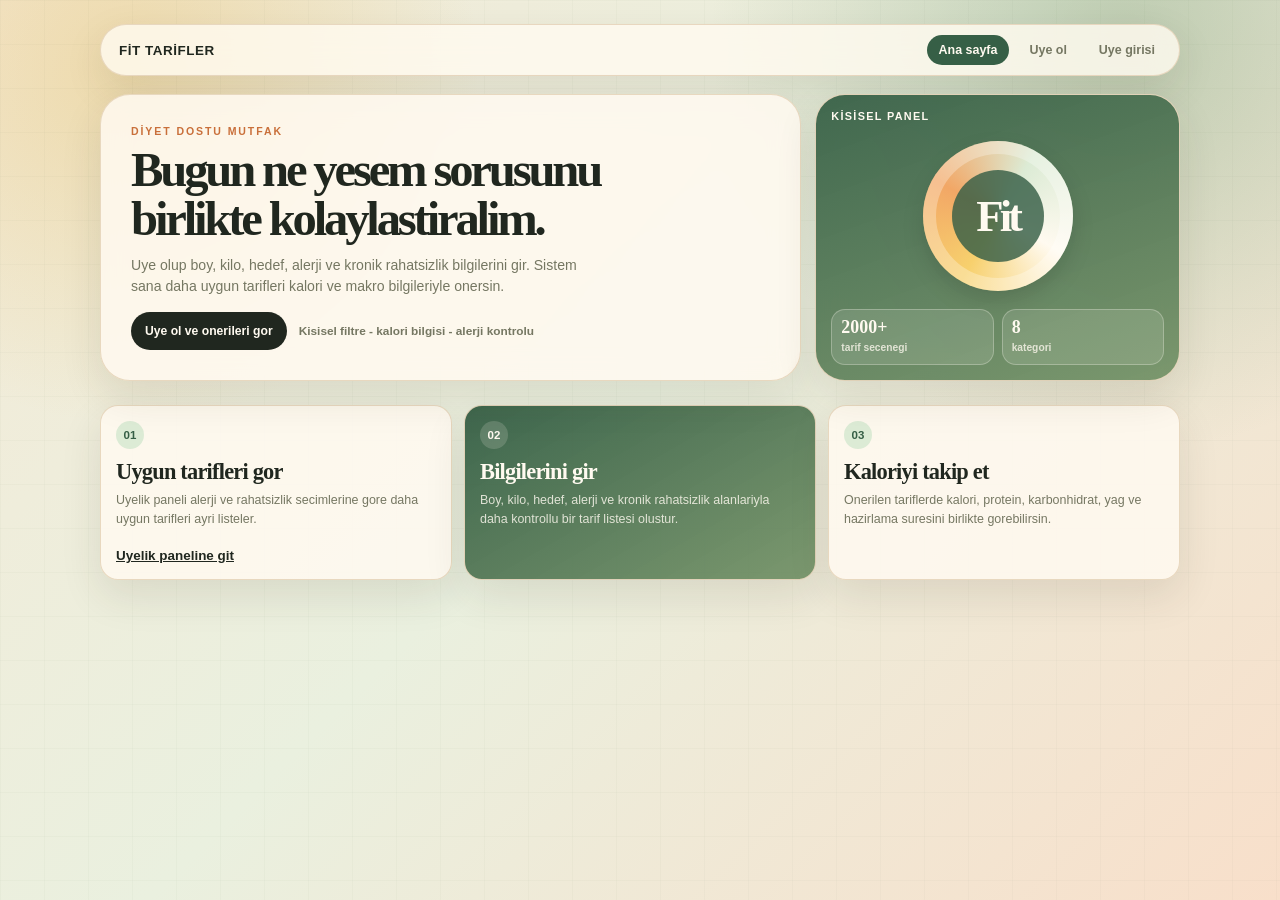
==== index.html @ af63f830 "Initial diet recipe app" ====
﻿<!doctype html>
<html lang="tr">
  <head>
    <meta charset="UTF-8" />
    <meta name="viewport" content="width=device-width, initial-scale=1.0" />
    <title>Fit Tarifler | Ana Sayfa</title>
    <link rel="stylesheet" href="styles.css" />
  </head>
  <body>
    <main class="app-shell">
      <nav class="site-nav" aria-label="Site menusu">
        <a class="brand" href="index.html">Fit Tarifler</a>
        <div class="nav-links">
          <a class="active" href="index.html">Ana sayfa</a>
          <a href="uyelik.html">Uye ol</a>
          <a href="giris.html">Uye girisi</a>
        </div>
      </nav>

      <section class="hero home-hero">
        <div class="hero-copy">
          <p class="eyebrow">Diyet dostu mutfak</p>
          <h1>Bugun ne yesem sorusunu birlikte kolaylastiralim.</h1>
          <p class="hero-text">
            Uye olup boy, kilo, hedef, alerji ve kronik rahatsizlik bilgilerini gir. Sistem sana daha uygun tarifleri kalori ve makro bilgileriyle onersin.
          </p>
          <div class="hero-actions">
            <a class="primary-link" href="uyelik.html">Uye ol ve onerileri gor</a>
            <span class="soft-note">Kisisel filtre - kalori bilgisi - alerji kontrolu</span>
          </div>
        </div>

        <div class="hero-panel" aria-label="Gunluk oneriler">
          <p class="panel-kicker">Kisisel panel</p>
          <div class="plate-visual">
            <span class="plate-ring"></span>
            <span class="plate-core">Fit</span>
          </div>
          <div class="mini-stats">
            <div><strong>2000+</strong><span>tarif secenegi</span></div>
            <div><strong>8</strong><span>kategori</span></div>
          </div>
        </div>
      </section>

      <section class="home-grid" aria-label="Site ozellikleri">
        <article class="home-card">
          <span>01</span>
          <h2>Uygun tarifleri gor</h2>
          <p>Uyelik paneli alerji ve rahatsizlik secimlerine gore daha uygun tarifleri ayri listeler.</p>
          <a class="text-link" href="uyelik.html">Uyelik paneline git</a>
        </article>
        <article class="home-card featured">
          <span>02</span>
          <h2>Bilgilerini gir</h2>
          <p>Boy, kilo, hedef, alerji ve kronik rahatsizlik alanlariyla daha kontrollu bir tarif listesi olustur.</p>
        </article>
        <article class="home-card">
          <span>03</span>
          <h2>Kaloriyi takip et</h2>
          <p>Onerilen tariflerde kalori, protein, karbonhidrat, yag ve hazirlama suresini birlikte gorebilirsin.</p>
        </article>
      </section>
    </main>
  </body>
</html>
---- styles.css ----
﻿:root {
  --cream: #f4ead7;
  --paper: #fffaf0;
  --paper-strong: #fffdf7;
  --sage: #365f46;
  --sage-2: #6f8f63;
  --sage-soft: #dcebd5;
  --ink: #20271f;
  --muted: #757762;
  --orange: #c96f3a;
  --gold: #e4b955;
  --berry: #9f4f48;
  --line: #e7d6bd;
  --shadow: 0 24px 70px rgba(55, 45, 27, 0.14);
}

* { box-sizing: border-box; }
html { scroll-behavior: smooth; }

body {
  margin: 0;
  min-height: 100vh;
  background:
    radial-gradient(circle at 10% 8%, rgba(228, 185, 85, 0.34), transparent 22rem),
    radial-gradient(circle at 88% 4%, rgba(111, 143, 99, 0.36), transparent 26rem),
    linear-gradient(135deg, #f4ead7 0%, #eaf0df 48%, #f8dfca 100%);
  color: var(--ink);
  font-family: Georgia, "Times New Roman", serif;
}

body::before {
  content: "";
  position: fixed;
  inset: 0;
  pointer-events: none;
  opacity: 0.32;
  background-image: linear-gradient(rgba(54, 95, 70, 0.08) 1px, transparent 1px), linear-gradient(90deg, rgba(54, 95, 70, 0.08) 1px, transparent 1px);
  background-size: 44px 44px;
}

button, input { font: inherit; }
a { color: inherit; }

.app-shell {
  position: relative;
  width: min(1220px, calc(100% - 32px));
  margin: 0 auto;
  padding: 34px 0 56px;
}

.hero {
  display: grid;
  grid-template-columns: minmax(0, 1.25fr) minmax(320px, 0.75fr);
  gap: 24px;
  align-items: stretch;
  min-height: 520px;
}

.hero-copy,
.hero-panel,
.controls,
.detail-card,
.recipe-card,
.stats-row article {
  border: 1px solid rgba(231, 214, 189, 0.95);
  background: rgba(255, 250, 240, 0.86);
  box-shadow: var(--shadow);
  backdrop-filter: blur(14px);
}

.hero-copy {
  display: flex;
  flex-direction: column;
  justify-content: center;
  border-radius: 42px;
  padding: clamp(32px, 6vw, 82px);
  overflow: hidden;
}

.hero-copy::after {
  content: "";
  position: absolute;
  width: 220px;
  height: 220px;
  border-radius: 999px;
  background: rgba(201, 111, 58, 0.14);
  filter: blur(4px);
  transform: translate(650px, 190px);
}

.eyebrow {
  margin: 0 0 16px;
  color: var(--orange);
  font-family: Verdana, sans-serif;
  font-size: 0.78rem;
  font-weight: 800;
  letter-spacing: 0.18em;
  text-transform: uppercase;
}

.eyebrow.compact { margin-bottom: 10px; }

h1, h2, h3, p { margin-top: 0; }

h1 {
  max-width: 780px;
  margin-bottom: 22px;
  font-size: clamp(3rem, 8.7vw, 7.8rem);
  line-height: 0.86;
  letter-spacing: -0.085em;
}

.hero-text {
  max-width: 650px;
  margin-bottom: 0;
  color: var(--muted);
  font-family: Verdana, sans-serif;
  font-size: clamp(1rem, 2vw, 1.22rem);
  line-height: 1.75;
}

.hero-actions {
  display: flex;
  flex-wrap: wrap;
  align-items: center;
  gap: 16px;
  margin-top: 34px;
}

.primary-link {
  display: inline-flex;
  align-items: center;
  justify-content: center;
  min-height: 52px;
  border-radius: 999px;
  padding: 0 22px;
  background: var(--ink);
  color: #fffaf0;
  font-family: Verdana, sans-serif;
  font-size: 0.9rem;
  font-weight: 800;
  text-decoration: none;
}

.soft-note {
  color: var(--muted);
  font-family: Verdana, sans-serif;
  font-size: 0.9rem;
  font-weight: 700;
}

.hero-panel {
  display: flex;
  flex-direction: column;
  justify-content: space-between;
  border-radius: 42px;
  padding: 30px;
  background: linear-gradient(160deg, rgba(54, 95, 70, 0.94), rgba(111, 143, 99, 0.9));
  color: #fffaf0;
  overflow: hidden;
}

.panel-kicker {
  margin-bottom: 0;
  font-family: Verdana, sans-serif;
  font-size: 0.92rem;
  font-weight: 800;
  letter-spacing: 0.12em;
  text-transform: uppercase;
}

.plate-visual {
  position: relative;
  display: grid;
  place-items: center;
  width: min(330px, 78vw);
  aspect-ratio: 1;
  margin: 28px auto;
  border-radius: 999px;
  background: conic-gradient(from 210deg, #f7d06d, #f2a766, #dcebd5, #fffaf0, #f7d06d);
  box-shadow: inset 0 0 0 28px rgba(255, 255, 255, 0.28), 0 26px 50px rgba(0, 0, 0, 0.18);
}

.plate-ring {
  position: absolute;
  inset: 54px;
  border-radius: 999px;
  background: rgba(54, 95, 70, 0.82);
}

.plate-core {
  position: relative;
  font-size: clamp(3.6rem, 8vw, 6.2rem);
  font-weight: 800;
  letter-spacing: -0.09em;
}

.mini-stats {
  display: grid;
  grid-template-columns: 1fr 1fr;
  gap: 12px;
}

.mini-stats div {
  border: 1px solid rgba(255, 250, 240, 0.28);
  border-radius: 22px;
  padding: 16px;
  background: rgba(255, 250, 240, 0.12);
}

.mini-stats strong,
.stats-row span {
  display: block;
  font-size: 2rem;
  line-height: 1;
}

.mini-stats span,
.stats-row p {
  margin: 8px 0 0;
  color: rgba(255, 250, 240, 0.78);
  font-family: Verdana, sans-serif;
  font-size: 0.78rem;
  font-weight: 700;
}

.stats-row {
  display: grid;
  grid-template-columns: repeat(3, 1fr);
  gap: 16px;
  margin: 24px 0;
}

.stats-row article {
  border-radius: 26px;
  padding: 22px;
}

.stats-row span { color: var(--sage); }
.stats-row p { color: var(--muted); }

.controls {
  display: grid;
  grid-template-columns: minmax(280px, 0.8fr) 1.2fr;
  gap: 18px;
  align-items: end;
  margin: 24px 0 30px;
  border-radius: 30px;
  padding: 22px;
}

.search-label {
  display: block;
  margin-bottom: 10px;
  color: var(--muted);
  font-family: Verdana, sans-serif;
  font-size: 0.84rem;
  font-weight: 800;
}

#search {
  width: 100%;
  border: 1px solid var(--line);
  border-radius: 19px;
  padding: 18px 20px;
  outline: none;
  background: #fffdf8;
  color: var(--ink);
}

#search:focus {
  border-color: var(--sage);
  box-shadow: 0 0 0 4px rgba(70, 111, 85, 0.16);
}

.filters {
  display: flex;
  flex-wrap: wrap;
  gap: 10px;
}

.filter-button {
  border: 0;
  border-radius: 999px;
  padding: 12px 16px;
  background: var(--sage-soft);
  color: var(--ink);
  cursor: pointer;
  font-family: Verdana, sans-serif;
  font-size: 0.83rem;
  font-weight: 800;
  transition: transform 160ms ease, background 160ms ease, color 160ms ease;
}

.filter-button:hover { transform: translateY(-2px); }
.filter-button.active { background: var(--sage); color: white; }

.content-grid {
  display: grid;
  grid-template-columns: minmax(0, 1.22fr) minmax(360px, 0.78fr);
  gap: 24px;
  align-items: start;
}

.section-title {
  display: flex;
  align-items: end;
  justify-content: space-between;
  gap: 16px;
  margin-bottom: 16px;
}

.section-title h2 {
  margin-bottom: 0;
  font-size: clamp(2.2rem, 5vw, 4.4rem);
  line-height: 0.9;
  letter-spacing: -0.07em;
}

#recipe-count {
  color: var(--muted);
  font-family: Verdana, sans-serif;
  font-size: 0.9rem;
  font-weight: 800;
}

.recipe-list {
  display: grid;
  grid-template-columns: repeat(2, minmax(0, 1fr));
  gap: 16px;
}

.recipe-card {
  position: relative;
  min-height: 245px;
  border-radius: 28px;
  padding: 20px;
  cursor: pointer;
  overflow: hidden;
  transition: transform 180ms ease, border-color 180ms ease, background 180ms ease;
}

.recipe-card::after {
  content: "";
  position: absolute;
  right: -48px;
  bottom: -56px;
  width: 150px;
  height: 150px;
  border-radius: 999px;
  background: var(--card-color, rgba(111, 143, 99, 0.18));
  opacity: 0.85;
}

.recipe-card:hover,
.recipe-card.selected {
  border-color: var(--sage);
  background: #fffdf8;
  transform: translateY(-3px);
}

.recipe-card h3 {
  position: relative;
  z-index: 1;
  margin: 18px 0 10px;
  font-size: clamp(1.45rem, 3vw, 2.15rem);
  line-height: 0.98;
  letter-spacing: -0.04em;
}

.recipe-card p {
  position: relative;
  z-index: 1;
  color: var(--muted);
  font-family: Verdana, sans-serif;
  font-size: 0.92rem;
  line-height: 1.55;
}

.recipe-meta,
.recipe-tags,
.detail-meta {
  position: relative;
  z-index: 1;
  display: flex;
  flex-wrap: wrap;
  gap: 8px;
  color: var(--muted);
  font-family: Verdana, sans-serif;
  font-size: 0.78rem;
  font-weight: 800;
}

.pill {
  border-radius: 999px;
  padding: 8px 10px;
  background: var(--sage-soft);
}

.detail-card {
  position: sticky;
  top: 24px;
  border-radius: 34px;
  padding: 30px;
}

.detail-hero {
  min-height: 150px;
  border-radius: 26px;
  margin-bottom: 22px;
  padding: 18px;
  background: linear-gradient(135deg, var(--detail-color, #dcebd5), #fff7e6);
}

.detail-card h2 {
  margin: 14px 0;
  font-size: clamp(2.1rem, 4.2vw, 4rem);
  line-height: 0.92;
  letter-spacing: -0.06em;
}

.detail-card > p {
  color: var(--muted);
  font-family: Verdana, sans-serif;
  line-height: 1.7;
}

.detail-section {
  margin-top: 22px;
  padding-top: 18px;
  border-top: 1px solid var(--line);
}

.detail-section h3 {
  margin-bottom: 10px;
  color: var(--orange);
  font-family: Verdana, sans-serif;
  font-size: 0.82rem;
  letter-spacing: 0.14em;
  text-transform: uppercase;
}

.detail-section ul,
.detail-section ol {
  margin: 0;
  padding-left: 20px;
  color: var(--muted);
  font-family: Verdana, sans-serif;
  line-height: 1.85;
}

.empty {
  grid-column: 1 / -1;
  border: 1px dashed var(--sage);
  border-radius: 24px;
  padding: 26px;
  color: var(--muted);
  background: rgba(255, 250, 241, 0.72);
  font-family: Verdana, sans-serif;
}

.fade-in {
  animation: fadeIn 280ms ease both;
}

@keyframes fadeIn {
  from { opacity: 0; transform: translateY(8px); }
  to { opacity: 1; transform: translateY(0); }
}

@media (max-width: 980px) {
  .hero,
  .content-grid,
  .controls {
    grid-template-columns: 1fr;
  }

  .detail-card { position: static; }
}

@media (max-width: 680px) {
  .app-shell { width: min(100% - 22px, 1220px); padding-top: 18px; }
  .hero { min-height: auto; }
  .hero-copy, .hero-panel, .detail-card { border-radius: 28px; }
  .stats-row { grid-template-columns: 1fr; }
  .recipe-list { grid-template-columns: 1fr; }
  .mini-stats { grid-template-columns: 1fr; }
  h1 { font-size: clamp(3rem, 18vw, 5.2rem); }
}

.site-nav {
  display: flex;
  align-items: center;
  justify-content: space-between;
  gap: 18px;
  margin-bottom: 22px;
  border: 1px solid rgba(231, 214, 189, 0.95);
  border-radius: 999px;
  padding: 12px 14px 12px 20px;
  background: rgba(255, 250, 240, 0.82);
  box-shadow: 0 14px 40px rgba(55, 45, 27, 0.1);
  backdrop-filter: blur(14px);
}

.brand {
  color: var(--ink);
  font-family: Verdana, sans-serif;
  font-size: 0.95rem;
  font-weight: 900;
  letter-spacing: 0.04em;
  text-decoration: none;
  text-transform: uppercase;
}

.nav-links {
  display: flex;
  flex-wrap: wrap;
  gap: 8px;
}

.nav-links a {
  border-radius: 999px;
  padding: 10px 14px;
  color: var(--muted);
  font-family: Verdana, sans-serif;
  font-size: 0.84rem;
  font-weight: 800;
  text-decoration: none;
}

.nav-links a.active,
.nav-links a:hover {
  background: var(--sage);
  color: #fffaf0;
}

.home-hero {
  margin-bottom: 24px;
}

.home-grid {
  display: grid;
  grid-template-columns: repeat(3, minmax(0, 1fr));
  gap: 18px;
}

.home-card {
  min-height: 260px;
  border: 1px solid rgba(231, 214, 189, 0.95);
  border-radius: 32px;
  padding: 28px;
  background: rgba(255, 250, 240, 0.86);
  box-shadow: var(--shadow);
}

.home-card.featured {
  background: linear-gradient(150deg, rgba(54, 95, 70, 0.96), rgba(111, 143, 99, 0.9));
  color: #fffaf0;
}

.home-card span {
  display: inline-flex;
  align-items: center;
  justify-content: center;
  width: 44px;
  height: 44px;
  border-radius: 999px;
  margin-bottom: 24px;
  background: var(--sage-soft);
  color: var(--sage);
  font-family: Verdana, sans-serif;
  font-weight: 900;
}

.home-card.featured span {
  background: rgba(255, 250, 240, 0.16);
  color: #fffaf0;
}

.home-card h2 {
  margin-bottom: 12px;
  font-size: clamp(1.7rem, 3vw, 2.6rem);
  line-height: 0.98;
  letter-spacing: -0.05em;
}

.home-card p {
  color: var(--muted);
  font-family: Verdana, sans-serif;
  line-height: 1.7;
}

.home-card.featured p {
  color: rgba(255, 250, 240, 0.82);
}

.text-link {
  display: inline-flex;
  margin-top: 12px;
  color: inherit;
  font-family: Verdana, sans-serif;
  font-weight: 900;
}

.recipe-page-hero {
  margin-bottom: 24px;
  border: 1px solid rgba(231, 214, 189, 0.95);
  border-radius: 36px;
  padding: clamp(28px, 5vw, 58px);
  background: rgba(255, 250, 240, 0.86);
  box-shadow: var(--shadow);
}

.recipe-page-hero h1 {
  max-width: 860px;
  margin-bottom: 18px;
  font-size: clamp(2.8rem, 7vw, 6.4rem);
}

@media (max-width: 900px) {
  .home-grid {
    grid-template-columns: 1fr;
  }
}

@media (max-width: 560px) {
  .site-nav {
    align-items: flex-start;
    border-radius: 26px;
    flex-direction: column;
  }

  .nav-links {
    width: 100%;
  }

  .nav-links a {
    flex: 1;
    text-align: center;
  }
}

/* Medium scale tuning */
:root {
  --shadow: 0 16px 42px rgba(55, 45, 27, 0.11);
}

.app-shell {
  width: min(1080px, calc(100% - 32px));
  padding: 24px 0 42px;
}

.hero {
  min-height: 390px;
  gap: 18px;
  grid-template-columns: minmax(0, 1.25fr) minmax(280px, 0.65fr);
}

.hero-copy {
  border-radius: 30px;
  padding: clamp(28px, 4vw, 54px);
}

.hero-panel {
  border-radius: 30px;
  padding: 24px;
}

h1 {
  max-width: 680px;
  margin-bottom: 18px;
  font-size: clamp(2.4rem, 5.8vw, 5rem);
  line-height: 0.92;
  letter-spacing: -0.065em;
}

.hero-text {
  max-width: 560px;
  font-size: clamp(0.95rem, 1.4vw, 1.05rem);
  line-height: 1.6;
}

.hero-actions {
  margin-top: 24px;
}

.primary-link {
  min-height: 46px;
  padding: 0 18px;
  font-size: 0.84rem;
}

.soft-note,
#recipe-count {
  font-size: 0.82rem;
}

.eyebrow {
  margin-bottom: 12px;
  font-size: 0.72rem;
}

.panel-kicker {
  font-size: 0.78rem;
}

.plate-visual {
  width: min(230px, 62vw);
  margin: 18px auto;
  box-shadow: inset 0 0 0 20px rgba(255, 255, 255, 0.28), 0 18px 34px rgba(0, 0, 0, 0.16);
}

.plate-ring {
  inset: 42px;
}

.plate-core {
  font-size: clamp(2.6rem, 5.6vw, 4.2rem);
}

.mini-stats strong,
.stats-row span {
  font-size: 1.55rem;
}

.mini-stats div,
.stats-row article {
  border-radius: 18px;
  padding: 14px;
}

.stats-row {
  gap: 12px;
  margin: 18px 0;
}

.site-nav {
  margin-bottom: 18px;
  padding: 10px 12px 10px 18px;
}

.brand {
  font-size: 0.84rem;
}

.nav-links a {
  padding: 8px 12px;
  font-size: 0.78rem;
}

.home-grid {
  gap: 14px;
}

.home-card {
  min-height: 210px;
  border-radius: 24px;
  padding: 22px;
}

.home-card span {
  width: 36px;
  height: 36px;
  margin-bottom: 18px;
  font-size: 0.82rem;
}

.home-card h2 {
  font-size: clamp(1.35rem, 2.4vw, 2rem);
  letter-spacing: -0.035em;
}

.home-card p {
  font-size: 0.92rem;
  line-height: 1.6;
}

.recipe-page-hero {
  border-radius: 28px;
  padding: clamp(24px, 4vw, 42px);
}

.recipe-page-hero h1 {
  max-width: 720px;
  font-size: clamp(2.3rem, 5.2vw, 4.7rem);
}

.controls {
  gap: 16px;
  margin: 18px 0 24px;
  border-radius: 24px;
  padding: 18px;
}

.search-label,
.filter-button {
  font-size: 0.78rem;
}

#search {
  border-radius: 15px;
  padding: 14px 16px;
  font-size: 0.92rem;
}

.filter-button {
  padding: 10px 13px;
}

.content-grid {
  grid-template-columns: minmax(0, 1.18fr) minmax(320px, 0.82fr);
  gap: 18px;
}

.section-title h2 {
  font-size: clamp(1.9rem, 3.6vw, 3.2rem);
  letter-spacing: -0.05em;
}

.recipe-list {
  gap: 12px;
}

.recipe-card {
  min-height: 205px;
  border-radius: 22px;
  padding: 17px;
}

.recipe-card::after {
  width: 112px;
  height: 112px;
  right: -36px;
  bottom: -42px;
}

.recipe-card h3 {
  margin: 14px 0 8px;
  font-size: clamp(1.2rem, 2.2vw, 1.65rem);
  line-height: 1.02;
}

.recipe-card p {
  font-size: 0.84rem;
  line-height: 1.5;
}

.recipe-meta,
.recipe-tags,
.detail-meta {
  gap: 6px;
  font-size: 0.7rem;
}

.pill {
  padding: 6px 8px;
}

.detail-card {
  border-radius: 26px;
  padding: 22px;
}

.detail-hero {
  min-height: 118px;
  border-radius: 20px;
  margin-bottom: 16px;
  padding: 14px;
}

.detail-card h2 {
  margin: 12px 0;
  font-size: clamp(1.7rem, 3vw, 3rem);
  letter-spacing: -0.045em;
}

.detail-card > p,
.detail-section ul,
.detail-section ol {
  font-size: 0.9rem;
  line-height: 1.65;
}

.detail-section {
  margin-top: 16px;
  padding-top: 14px;
}

.detail-section h3 {
  font-size: 0.74rem;
}

@media (max-width: 680px) {
  h1 {
    font-size: clamp(2.4rem, 13vw, 4rem);
  }

  .hero-copy,
  .hero-panel,
  .detail-card {
    border-radius: 24px;
  }
}

/* Home page extra compact tuning */
.home-hero {
  min-height: 320px;
}

.home-hero .hero-copy {
  padding: clamp(22px, 3vw, 38px);
}

.home-hero h1 {
  max-width: 600px;
  font-size: clamp(2rem, 4.4vw, 3.8rem);
  line-height: 0.98;
  margin-bottom: 14px;
}

.home-hero .hero-text {
  max-width: 520px;
  font-size: 0.94rem;
  line-height: 1.55;
}

.home-hero .hero-actions {
  margin-top: 18px;
  gap: 12px;
}

.home-hero .primary-link {
  min-height: 42px;
  padding: 0 16px;
  font-size: 0.8rem;
}

.home-hero .soft-note {
  font-size: 0.78rem;
}

.home-hero .hero-panel {
  padding: 18px;
}

.home-hero .plate-visual {
  width: min(180px, 50vw);
  margin: 12px auto;
  box-shadow: inset 0 0 0 16px rgba(255, 255, 255, 0.28), 0 14px 26px rgba(0, 0, 0, 0.14);
}

.home-hero .plate-ring {
  inset: 34px;
}

.home-hero .plate-core {
  font-size: clamp(2.2rem, 4.4vw, 3.4rem);
}

.home-hero .mini-stats div {
  padding: 11px;
  border-radius: 16px;
}

.home-hero .mini-stats strong {
  font-size: 1.28rem;
}

.home-hero .mini-stats span {
  font-size: 0.7rem;
}

.home-grid {
  gap: 12px;
}

.home-card {
  min-height: 175px;
  border-radius: 22px;
  padding: 18px;
}

.home-card span {
  width: 32px;
  height: 32px;
  margin-bottom: 14px;
  font-size: 0.72rem;
}

.home-card h2 {
  margin-bottom: 8px;
  font-size: clamp(1.2rem, 2vw, 1.65rem);
  line-height: 1.05;
}

.home-card p {
  font-size: 0.84rem;
  line-height: 1.5;
}

.text-link {
  margin-top: 8px;
  font-size: 0.84rem;
}

@media (max-width: 680px) {
  .home-hero h1 {
    font-size: clamp(2.1rem, 10vw, 3.3rem);
  }
}

/* Home page final compact pass */
.home-hero {
  min-height: 280px;
  gap: 14px;
}

.home-hero .hero-copy {
  padding: clamp(18px, 2.4vw, 30px);
}

.home-hero h1 {
  max-width: 540px;
  font-size: clamp(1.75rem, 3.8vw, 3.25rem);
  line-height: 1;
  margin-bottom: 12px;
}

.home-hero .hero-text {
  max-width: 480px;
  font-size: 0.88rem;
  line-height: 1.48;
}

.home-hero .eyebrow {
  margin-bottom: 9px;
  font-size: 0.66rem;
}

.home-hero .hero-actions {
  margin-top: 15px;
}

.home-hero .primary-link {
  min-height: 38px;
  padding: 0 14px;
  font-size: 0.76rem;
}

.home-hero .soft-note {
  font-size: 0.74rem;
}

.home-hero .hero-panel {
  padding: 15px;
}

.home-hero .panel-kicker {
  font-size: 0.68rem;
}

.home-hero .plate-visual {
  width: min(150px, 44vw);
  margin: 10px auto;
  box-shadow: inset 0 0 0 13px rgba(255, 255, 255, 0.28), 0 10px 22px rgba(0, 0, 0, 0.13);
}

.home-hero .plate-ring {
  inset: 29px;
}

.home-hero .plate-core {
  font-size: clamp(1.9rem, 3.7vw, 2.8rem);
}

.home-hero .mini-stats {
  gap: 8px;
}

.home-hero .mini-stats div {
  padding: 9px;
  border-radius: 14px;
}

.home-hero .mini-stats strong {
  font-size: 1.12rem;
}

.home-hero .mini-stats span {
  font-size: 0.64rem;
}

.home-card {
  min-height: 150px;
  border-radius: 18px;
  padding: 15px;
}

.home-card span {
  width: 28px;
  height: 28px;
  margin-bottom: 11px;
}

.home-card h2 {
  font-size: clamp(1.08rem, 1.75vw, 1.45rem);
}

.home-card p {
  font-size: 0.78rem;
  line-height: 1.45;
}

/* Membership page */
.member-layout {
  display: grid;
  grid-template-columns: minmax(0, 1fr) minmax(320px, 0.85fr);
  gap: 18px;
  align-items: start;
}

.member-form,
.member-results,
.suggestion-card {
  border: 1px solid rgba(231, 214, 189, 0.95);
  background: rgba(255, 250, 240, 0.9);
  box-shadow: var(--shadow);
}

.member-form,
.member-results {
  border-radius: 26px;
  padding: 22px;
}

.member-results {
  position: sticky;
  top: 22px;
}

.form-grid {
  display: grid;
  grid-template-columns: repeat(2, minmax(0, 1fr));
  gap: 14px;
}

.member-form label,
.member-form legend {
  color: var(--muted);
  font-family: Verdana, sans-serif;
  font-size: 0.8rem;
  font-weight: 800;
}

.member-form input,
.member-form select {
  width: 100%;
  margin-top: 8px;
  border: 1px solid var(--line);
  border-radius: 14px;
  padding: 12px 13px;
  outline: none;
  background: #fffdf8;
  color: var(--ink);
}

.member-form input:focus,
.member-form select:focus {
  border-color: var(--sage);
  box-shadow: 0 0 0 4px rgba(70, 111, 85, 0.14);
}

.member-form fieldset {
  display: grid;
  grid-template-columns: repeat(2, minmax(0, 1fr));
  gap: 10px 14px;
  margin: 18px 0 0;
  border: 1px solid var(--line);
  border-radius: 18px;
  padding: 16px;
}

.member-form fieldset label {
  display: flex;
  align-items: center;
  gap: 8px;
  font-weight: 700;
}

.member-form fieldset input {
  width: auto;
  margin: 0;
}

.form-submit {
  width: 100%;
  margin-top: 18px;
  border: 0;
  cursor: pointer;
}

.form-note {
  margin: 12px 0 0;
  color: var(--muted);
  font-family: Verdana, sans-serif;
  font-size: 0.78rem;
  line-height: 1.55;
}

.member-results h2 {
  margin-bottom: 12px;
  font-size: clamp(1.5rem, 2.8vw, 2.4rem);
  line-height: 1;
  letter-spacing: -0.04em;
}

.member-results > p {
  color: var(--muted);
  font-family: Verdana, sans-serif;
  line-height: 1.6;
}

.profile-summary {
  display: grid;
  gap: 8px;
  margin: 14px 0;
}

.profile-summary span {
  border-radius: 999px;
  padding: 9px 11px;
  background: var(--sage-soft);
  color: var(--sage);
  font-family: Verdana, sans-serif;
  font-size: 0.8rem;
  font-weight: 800;
}

.suggestion-list {
  display: grid;
  gap: 12px;
  margin-top: 16px;
}

.suggestion-card {
  border-radius: 20px;
  padding: 16px;
}

.suggestion-card h3 {
  margin-bottom: 8px;
  font-size: 1.35rem;
  line-height: 1;
}

.suggestion-card p {
  color: var(--muted);
  font-family: Verdana, sans-serif;
  font-size: 0.84rem;
  line-height: 1.5;
}

.secondary-link {
  display: inline-flex;
  align-items: center;
  justify-content: center;
  min-height: 38px;
  border: 1px solid var(--line);
  border-radius: 999px;
  padding: 0 14px;
  background: rgba(255, 250, 240, 0.72);
  color: var(--ink);
  font-family: Verdana, sans-serif;
  font-size: 0.76rem;
  font-weight: 800;
  text-decoration: none;
}

@media (max-width: 900px) {
  .member-layout {
    grid-template-columns: 1fr;
  }

  .member-results {
    position: static;
  }
}

@media (max-width: 620px) {
  .form-grid,
  .member-form fieldset {
    grid-template-columns: 1fr;
  }
}

/* Real membership flow */
.auth-layout {
  display: grid;
  grid-template-columns: minmax(0, 0.9fr) minmax(320px, 1fr);
  gap: 18px;
  align-items: stretch;
  margin-bottom: 18px;
}

.auth-card h2 {
  margin-bottom: 14px;
  font-size: clamp(1.5rem, 2.6vw, 2.25rem);
  line-height: 1;
  letter-spacing: -0.04em;
}

.single-column {
  grid-template-columns: 1fr;
}

.locked {
  opacity: 0.48;
  filter: grayscale(0.4);
}

.locked .member-form,
.locked .member-results {
  box-shadow: none;
}

.reset-member {
  margin-top: 14px;
  cursor: pointer;
}

@media (max-width: 900px) {
  .auth-layout {
    grid-template-columns: 1fr;
  }
}

/* Hide profile step until membership is created */
#profile-section.locked {
  display: none;
}

.auth-layout {
  grid-template-columns: minmax(280px, 520px);
  justify-content: center;
}

.auth-status {
  display: none;
}

/* Step by step profile bot */
.hidden {
  display: none !important;
}

.wizard-shell {
  display: grid;
  grid-template-columns: minmax(300px, 520px) minmax(320px, 1fr);
  gap: 18px;
  align-items: start;
  justify-content: center;
}

.wizard-card {
  border: 1px solid rgba(231, 214, 189, 0.95);
  border-radius: 26px;
  padding: 22px;
  background: rgba(255, 250, 240, 0.93);
  box-shadow: var(--shadow);
}

.wizard-head h2 {
  margin-bottom: 10px;
  font-size: clamp(1.45rem, 2.6vw, 2.2rem);
  line-height: 1;
  letter-spacing: -0.04em;
}

.wizard-head p:not(.eyebrow) {
  margin: 0;
  color: var(--muted);
  font-family: Verdana, sans-serif;
  font-size: 0.86rem;
  line-height: 1.55;
}

.wizard-progress {
  height: 8px;
  margin: 18px 0;
  border-radius: 999px;
  overflow: hidden;
  background: var(--sage-soft);
}

.wizard-progress span {
  display: block;
  width: 0;
  height: 100%;
  border-radius: inherit;
  background: var(--sage);
  transition: width 180ms ease;
}

.wizard-body {
  min-height: 210px;
}

.wizard-options {
  display: grid;
  gap: 9px;
  max-height: 360px;
  overflow: auto;
  padding-right: 4px;
}

.wizard-option {
  display: flex;
  align-items: center;
  gap: 10px;
  border: 1px solid var(--line);
  border-radius: 16px;
  padding: 11px 12px;
  background: #fffdf8;
  color: var(--ink);
  font-family: Verdana, sans-serif;
  font-size: 0.84rem;
  font-weight: 800;
  cursor: pointer;
}

.wizard-option input {
  width: auto;
  margin: 0;
}

.wizard-fields {
  display: grid;
  gap: 12px;
}

.wizard-fields label {
  color: var(--muted);
  font-family: Verdana, sans-serif;
  font-size: 0.8rem;
  font-weight: 800;
}

.wizard-fields input {
  width: 100%;
  margin-top: 8px;
  border: 1px solid var(--line);
  border-radius: 14px;
  padding: 12px 13px;
  background: #fffdf8;
  color: var(--ink);
  outline: none;
}

.wizard-actions {
  display: flex;
  justify-content: space-between;
  gap: 12px;
  margin-top: 18px;
}

.wizard-actions .primary-link,
.wizard-actions .secondary-link {
  border: 0;
  cursor: pointer;
}

.wizard-actions .secondary-link:disabled {
  cursor: not-allowed;
  opacity: 0.45;
}

.wizard-results {
  position: sticky;
  top: 22px;
}

@media (max-width: 900px) {
  .wizard-shell {
    grid-template-columns: 1fr;
  }

  .wizard-results {
    position: static;
  }
}

/* Modal wizard overlay */
.wizard-modal {
  position: fixed;
  inset: 0;
  z-index: 50;
  display: grid;
  place-items: center;
  padding: 22px;
}

.wizard-backdrop {
  position: absolute;
  inset: 0;
  background: rgba(32, 39, 31, 0.48);
  backdrop-filter: blur(10px);
}

.wizard-modal .wizard-shell {
  position: relative;
  z-index: 1;
  width: min(920px, 100%);
  max-height: min(760px, calc(100vh - 44px));
  overflow: auto;
  display: grid;
  grid-template-columns: minmax(280px, 430px) minmax(280px, 1fr);
  gap: 14px;
  align-items: stretch;
  justify-content: center;
}

.wizard-modal .wizard-card,
.wizard-modal .wizard-results {
  box-shadow: 0 28px 90px rgba(0, 0, 0, 0.24);
}

.wizard-modal .wizard-card {
  min-height: 420px;
}

.wizard-modal .wizard-results {
  position: static;
  max-height: 680px;
  overflow: auto;
}

@media (max-width: 780px) {
  .wizard-modal {
    padding: 12px;
  }

  .wizard-modal .wizard-shell {
    grid-template-columns: 1fr;
    max-height: calc(100vh - 24px);
  }

  .wizard-modal .wizard-card {
    min-height: auto;
  }
}

.wizard-other {
  display: block;
  margin-top: 12px;
  color: var(--muted);
  font-family: Verdana, sans-serif;
  font-size: 0.8rem;
  font-weight: 800;
}

.wizard-other input {
  width: 100%;
  margin-top: 8px;
  border: 1px solid var(--line);
  border-radius: 14px;
  padding: 12px 13px;
  background: #fffdf8;
  color: var(--ink);
  outline: none;
}

.profile-link {
  margin-top: 16px;
}

.profile-page {
  display: grid;
  gap: 18px;
}

.profile-hero-card {
  border: 1px solid rgba(231, 214, 189, 0.95);
  border-radius: 28px;
  padding: clamp(22px, 4vw, 42px);
  background: rgba(255, 250, 240, 0.9);
  box-shadow: var(--shadow);
}

.profile-hero-card h1 {
  max-width: 760px;
  font-size: clamp(2rem, 4.5vw, 4rem);
}

.profile-grid {
  display: grid;
  grid-template-columns: minmax(280px, 0.75fr) minmax(0, 1.25fr);
  gap: 18px;
  align-items: start;
}

.profile-recommendations {
  min-width: 0;
}

.warning-note {
  margin: 16px 0 0;
  border: 1px solid rgba(201, 111, 58, 0.28);
  border-radius: 16px;
  padding: 12px 14px;
  background: rgba(201, 111, 58, 0.1);
  color: var(--berry);
  font-family: Verdana, sans-serif;
  font-size: 0.84rem;
  line-height: 1.55;
}

.profile-empty {
  max-width: 680px;
  margin: 0 auto;
}

@media (max-width: 860px) {
  .profile-grid {
    grid-template-columns: 1fr;
  }
}

/* Single-column profile wizard modal */
.wizard-modal .wizard-shell {
  width: min(520px, 100%);
  grid-template-columns: 1fr;
}

.wizard-modal .wizard-card {
  min-height: 440px;
}

/* Profile dashboard redesign */
.profile-dashboard {
  display: grid;
  grid-template-columns: minmax(0, 1fr) minmax(260px, 320px);
  gap: 18px;
  align-items: start;
}

.profile-main-panel {
  display: grid;
  gap: 18px;
  min-width: 0;
}

.compact-profile-hero h1 {
  max-width: 620px;
  font-size: clamp(1.8rem, 3.8vw, 3.3rem);
}

.compact-profile-hero > p:not(.eyebrow) {
  max-width: 640px;
  color: var(--muted);
  font-family: Verdana, sans-serif;
  font-size: 0.9rem;
  line-height: 1.6;
}

.panel-block,
.profile-side-panel > section,
.profile-actions {
  border: 1px solid rgba(231, 214, 189, 0.95);
  border-radius: 24px;
  background: rgba(255, 250, 240, 0.9);
  box-shadow: var(--shadow);
}

.panel-block {
  padding: 22px;
}

.profile-side-panel {
  position: sticky;
  top: 18px;
  display: grid;
  gap: 12px;
}

.profile-mini-card,
.profile-actions {
  padding: 16px;
}

.profile-mini-card h2 {
  margin: 0 0 8px;
  font-size: 1.35rem;
  line-height: 1;
}

.profile-mini-card p {
  margin: 6px 0;
  color: var(--muted);
  font-family: Verdana, sans-serif;
  font-size: 0.74rem;
  line-height: 1.45;
}

.weekly-value strong {
  color: var(--sage);
}

.weekly-form {
  display: grid;
  gap: 9px;
  margin-top: 10px;
}

.weekly-form input {
  width: 100%;
  border: 1px solid var(--line);
  border-radius: 14px;
  padding: 11px 12px;
  background: #fffdf8;
  color: var(--ink);
  outline: none;
}

.profile-accordions {
  display: grid;
  gap: 8px;
}

.profile-accordions details {
  border: 1px solid var(--line);
  border-radius: 15px;
  background: #fffdf8;
  overflow: hidden;
}

.profile-accordions summary {
  cursor: pointer;
  padding: 11px 12px;
  color: var(--ink);
  font-family: Verdana, sans-serif;
  font-size: 0.78rem;
  font-weight: 900;
}

.profile-accordions details p {
  margin: 0;
  padding: 0 12px 12px;
}

.profile-actions {
  display: grid;
  gap: 9px;
}

.full-width {
  width: 100%;
  min-height: 40px;
  text-align: center;
}

.danger-action {
  color: var(--berry);
  border-color: rgba(159, 79, 72, 0.24);
}

.profile-recipe-card {
  border-radius: 18px;
}

@media (max-width: 900px) {
  .profile-dashboard {
    grid-template-columns: 1fr;
  }

  .profile-side-panel {
    position: static;
    order: -1;
  }
}

/* Compact personal food list header */
.compact-profile-hero {
  padding: 18px 20px;
  border-radius: 22px;
}

.compact-profile-hero h1 {
  max-width: 520px;
  margin-bottom: 10px;
  font-size: clamp(1.35rem, 2.5vw, 2.15rem);
  line-height: 1.05;
  letter-spacing: -0.035em;
}

.compact-profile-hero > p:not(.eyebrow) {
  max-width: 560px;
  margin-bottom: 12px;
  font-size: 0.78rem;
  line-height: 1.45;
}

.compact-profile-hero .eyebrow {
  margin-bottom: 8px;
  font-size: 0.64rem;
}

.compact-profile-hero .profile-summary {
  gap: 7px;
  margin-top: 8px;
}

.compact-profile-hero .profile-summary span {
  padding: 7px 9px;
  font-size: 0.72rem;
}

.compact-profile-hero .warning-note {
  margin-top: 10px;
  padding: 9px 11px;
  font-size: 0.76rem;
}

/* Extra compact personal food list header */
.compact-profile-hero {
  padding: 13px 16px;
  border-radius: 18px;
}

.compact-profile-hero h1 {
  max-width: 460px;
  margin-bottom: 7px;
  font-size: clamp(1.1rem, 2vw, 1.65rem);
  line-height: 1.08;
}

.compact-profile-hero > p:not(.eyebrow) {
  max-width: 520px;
  margin-bottom: 8px;
  font-size: 0.72rem;
  line-height: 1.38;
}

.compact-profile-hero .eyebrow {
  margin-bottom: 6px;
  font-size: 0.58rem;
}

.compact-profile-hero .profile-summary {
  gap: 5px;
  margin-top: 6px;
}

.compact-profile-hero .profile-summary span {
  padding: 5px 7px;
  font-size: 0.64rem;
}

.pantry-form {
  display: grid;
  gap: 9px;
}

.pantry-form label {
  color: var(--muted);
  font-family: Verdana, sans-serif;
  font-size: 0.76rem;
  font-weight: 800;
}

.pantry-form textarea {
  width: 100%;
  min-height: 86px;
  margin-top: 8px;
  border: 1px solid var(--line);
  border-radius: 14px;
  padding: 11px 12px;
  resize: vertical;
  background: #fffdf8;
  color: var(--ink);
  outline: none;
}

.pantry-result {
  border: 1px solid rgba(54, 95, 70, 0.22);
  border-radius: 14px;
  padding: 11px 12px;
  background: rgba(220, 235, 213, 0.55);
  color: var(--ink);
  font-family: Verdana, sans-serif;
  font-size: 0.76rem;
  line-height: 1.55;
}

.pantry-result span {
  color: var(--muted);
}

/* Weekly recipes split panel */
.weekly-recipe-layout {
  display: grid;
  grid-template-columns: minmax(0, 0.95fr) minmax(260px, 1.05fr);
  gap: 14px;
  align-items: start;
}

.weekly-recipe-list {
  max-height: 620px;
  overflow: auto;
  padding-right: 4px;
}

.profile-recipe-card {
  cursor: pointer;
  transition: transform 160ms ease, border-color 160ms ease, background 160ms ease;
}

.profile-recipe-card:hover {
  transform: translateY(-2px);
  border-color: var(--sage);
  background: #fffdf8;
}

.recipe-detail-pane {
  position: sticky;
  top: 18px;
  min-height: 360px;
  border: 1px solid var(--line);
  border-radius: 22px;
  padding: 18px;
  background: #fffdf8;
}

.recipe-detail-pane h2 {
  margin: 0 0 10px;
  font-size: clamp(1.35rem, 2.4vw, 2.1rem);
  line-height: 1;
  letter-spacing: -0.04em;
}

.recipe-detail-pane > p {
  color: var(--muted);
  font-family: Verdana, sans-serif;
  font-size: 0.86rem;
  line-height: 1.55;
}

.detail-meta-row {
  margin: 12px 0 6px;
}

.compact-detail-section {
  margin-top: 14px;
  padding-top: 12px;
}

.compact-detail-section ul,
.compact-detail-section ol {
  font-size: 0.84rem;
  line-height: 1.65;
}

.pantry-recipe-link {
  width: 100%;
  border: 0;
  padding: 0;
  background: transparent;
  color: inherit;
  text-align: left;
  cursor: pointer;
  font: inherit;
}

@media (max-width: 980px) {
  .weekly-recipe-layout {
    grid-template-columns: 1fr;
  }

  .recipe-detail-pane {
    position: static;
  }
}

.wizard-card {
  position: relative;
}

.wizard-close {
  position: absolute;
  top: 14px;
  right: 14px;
  width: 34px;
  height: 34px;
  border: 1px solid rgba(40, 45, 38, 0.16);
  border-radius: 999px;
  background: rgba(255, 255, 255, 0.88);
  color: var(--ink);
  cursor: pointer;
  font-size: 1rem;
  font-weight: 800;
  line-height: 1;
  box-shadow: 0 10px 24px rgba(0, 0, 0, 0.10);
}

.wizard-close:hover {
  transform: translateY(-1px);
  background: #fff7eb;
}
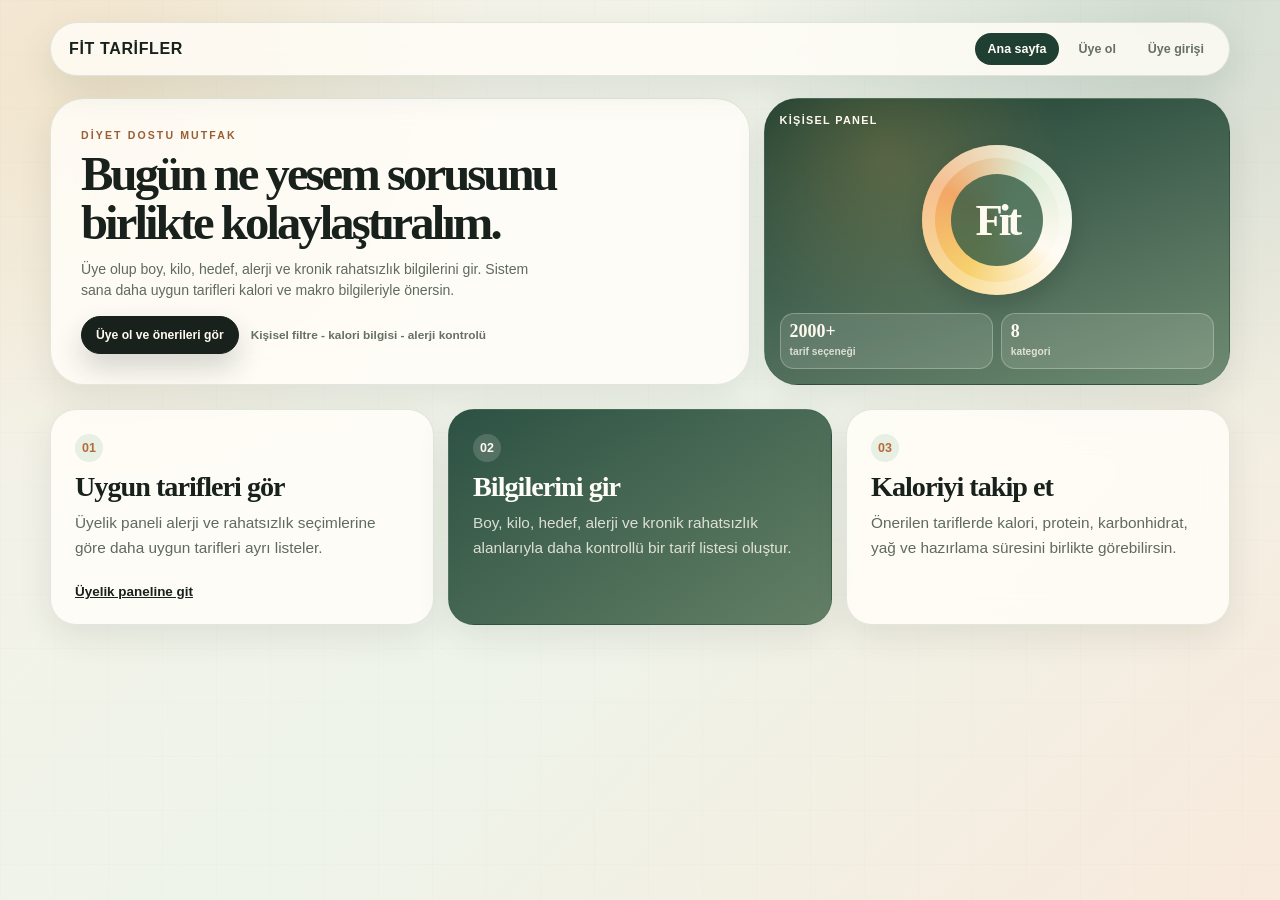
==== commit b69ef3c4: "Fix Turkish copy across the app" ====
--- a/index.html
+++ b/index.html
@@ -8,57 +8,57 @@
   </head>
   <body>
     <main class="app-shell">
-      <nav class="site-nav" aria-label="Site menusu">
+      <nav class="site-nav" aria-label="Site menüsü">
         <a class="brand" href="index.html">Fit Tarifler</a>
         <div class="nav-links">
           <a class="active" href="index.html">Ana sayfa</a>
-          <a href="uyelik.html">Uye ol</a>
-          <a href="giris.html">Uye girisi</a>
+          <a href="uyelik.html">Üye ol</a>
+          <a href="giris.html">Üye girişi</a>
         </div>
       </nav>
 
       <section class="hero home-hero">
         <div class="hero-copy">
           <p class="eyebrow">Diyet dostu mutfak</p>
-          <h1>Bugun ne yesem sorusunu birlikte kolaylastiralim.</h1>
+          <h1>Bugün ne yesem sorusunu birlikte kolaylaştıralım.</h1>
           <p class="hero-text">
-            Uye olup boy, kilo, hedef, alerji ve kronik rahatsizlik bilgilerini gir. Sistem sana daha uygun tarifleri kalori ve makro bilgileriyle onersin.
+            Üye olup boy, kilo, hedef, alerji ve kronik rahatsızlık bilgilerini gir. Sistem sana daha uygun tarifleri kalori ve makro bilgileriyle önersin.
           </p>
           <div class="hero-actions">
-            <a class="primary-link" href="uyelik.html">Uye ol ve onerileri gor</a>
-            <span class="soft-note">Kisisel filtre - kalori bilgisi - alerji kontrolu</span>
+            <a class="primary-link" href="uyelik.html">Üye ol ve önerileri gör</a>
+            <span class="soft-note">Kişisel filtre - kalori bilgisi - alerji kontrolü</span>
           </div>
         </div>
 
-        <div class="hero-panel" aria-label="Gunluk oneriler">
-          <p class="panel-kicker">Kisisel panel</p>
+        <div class="hero-panel" aria-label="Günlük öneriler">
+          <p class="panel-kicker">Kişisel panel</p>
           <div class="plate-visual">
             <span class="plate-ring"></span>
             <span class="plate-core">Fit</span>
           </div>
           <div class="mini-stats">
-            <div><strong>2000+</strong><span>tarif secenegi</span></div>
+            <div><strong>2000+</strong><span>tarif seçeneği</span></div>
             <div><strong>8</strong><span>kategori</span></div>
           </div>
         </div>
       </section>
 
-      <section class="home-grid" aria-label="Site ozellikleri">
+      <section class="home-grid" aria-label="Site özellikleri">
         <article class="home-card">
           <span>01</span>
-          <h2>Uygun tarifleri gor</h2>
-          <p>Uyelik paneli alerji ve rahatsizlik secimlerine gore daha uygun tarifleri ayri listeler.</p>
-          <a class="text-link" href="uyelik.html">Uyelik paneline git</a>
+          <h2>Uygun tarifleri gör</h2>
+          <p>Üyelik paneli alerji ve rahatsızlık seçimlerine göre daha uygun tarifleri ayrı listeler.</p>
+          <a class="text-link" href="uyelik.html">Üyelik paneline git</a>
         </article>
         <article class="home-card featured">
           <span>02</span>
           <h2>Bilgilerini gir</h2>
-          <p>Boy, kilo, hedef, alerji ve kronik rahatsizlik alanlariyla daha kontrollu bir tarif listesi olustur.</p>
+          <p>Boy, kilo, hedef, alerji ve kronik rahatsızlık alanlarıyla daha kontrollü bir tarif listesi oluştur.</p>
         </article>
         <article class="home-card">
           <span>03</span>
           <h2>Kaloriyi takip et</h2>
-          <p>Onerilen tariflerde kalori, protein, karbonhidrat, yag ve hazirlama suresini birlikte gorebilirsin.</p>
+          <p>Önerilen tariflerde kalori, protein, karbonhidrat, yağ ve hazırlama süresini birlikte görebilirsin.</p>
         </article>
       </section>
     </main>
--- a/styles.css
+++ b/styles.css
@@ -2005,3 +2005,432 @@
   transform: translateY(-1px);
   background: #fff7eb;
 }
+
+/* Professional product polish layer */
+:root {
+  --cream: #f6efe2;
+  --paper: #fffdf7;
+  --paper-strong: #ffffff;
+  --sage: #21483a;
+  --sage-2: #6f8b72;
+  --sage-soft: #e7f0e3;
+  --ink: #18211c;
+  --muted: #667064;
+  --orange: #b56b38;
+  --gold: #d8a94c;
+  --berry: #9b4b45;
+  --line: rgba(38, 55, 45, 0.13);
+  --shadow: 0 22px 70px rgba(30, 42, 34, 0.12);
+  --soft-shadow: 0 12px 34px rgba(30, 42, 34, 0.09);
+}
+
+body {
+  background:
+    radial-gradient(circle at 8% 10%, rgba(216, 169, 76, 0.18), transparent 24rem),
+    radial-gradient(circle at 92% 2%, rgba(33, 72, 58, 0.14), transparent 28rem),
+    linear-gradient(135deg, #f7f0e6 0%, #eef4ea 52%, #f8eadc 100%);
+  font-family: Cambria, Georgia, serif;
+}
+
+body::before {
+  opacity: 0.16;
+  background-size: 54px 54px;
+}
+
+.app-shell {
+  width: min(1180px, calc(100% - 36px));
+  padding-top: 22px;
+}
+
+.site-nav {
+  position: sticky;
+  top: 14px;
+  z-index: 20;
+  margin-bottom: 22px;
+  border: 1px solid rgba(33, 72, 58, 0.12);
+  border-radius: 999px;
+  padding: 10px 12px 10px 18px;
+  background: rgba(255, 253, 247, 0.82);
+  box-shadow: 0 14px 34px rgba(33, 72, 58, 0.10);
+  backdrop-filter: blur(18px);
+}
+
+.brand {
+  font-size: 1rem;
+  letter-spacing: 0.04em;
+}
+
+.nav-links {
+  gap: 6px;
+}
+
+.nav-links a,
+.secondary-link,
+.primary-link,
+.filter-button {
+  transition: transform 160ms ease, background 160ms ease, border-color 160ms ease, color 160ms ease, box-shadow 160ms ease;
+}
+
+.nav-links a {
+  border-radius: 999px;
+  padding: 9px 13px;
+  font-size: 0.78rem;
+}
+
+.nav-links a:hover,
+.nav-links a.active {
+  background: #203f33;
+  color: #fffdf7;
+}
+
+.hero {
+  min-height: auto;
+  grid-template-columns: minmax(0, 1.08fr) minmax(300px, 0.72fr);
+}
+
+.hero-copy,
+.hero-panel,
+.home-card,
+.recipe-page-hero,
+.controls,
+.stats-row article,
+.detail-card,
+.recipe-card,
+.auth-card,
+.member-results,
+.panel-block,
+.profile-side-panel > section,
+.profile-actions,
+.recipe-detail-pane {
+  border: 1px solid rgba(33, 72, 58, 0.12) !important;
+  background: rgba(255, 253, 247, 0.88) !important;
+  box-shadow: var(--soft-shadow) !important;
+  backdrop-filter: blur(18px);
+}
+
+.hero-copy,
+.hero-panel {
+  border-radius: 34px;
+}
+
+.hero-copy {
+  padding: clamp(30px, 5vw, 64px);
+}
+
+.hero-copy::after {
+  display: none;
+}
+
+h1 {
+  max-width: 740px;
+  font-size: clamp(2.45rem, 6.4vw, 5.8rem);
+  line-height: 0.94;
+  letter-spacing: -0.06em;
+}
+
+h2 {
+  letter-spacing: -0.035em;
+}
+
+.hero-text,
+.detail-card > p,
+.recipe-detail-pane > p,
+.home-card p,
+.member-results p {
+  color: #5f6a60;
+  font-size: 0.96rem;
+  line-height: 1.65;
+}
+
+.eyebrow {
+  color: #9a5d34;
+  font-size: 0.68rem;
+  letter-spacing: 0.2em;
+}
+
+.primary-link {
+  min-height: 46px;
+  border: 1px solid #18211c;
+  background: #18211c;
+  box-shadow: 0 14px 28px rgba(24, 33, 28, 0.18);
+}
+
+.primary-link:hover,
+.secondary-link:hover,
+.filter-button:hover,
+.recipe-card:hover,
+.profile-recipe-card:hover {
+  transform: translateY(-2px);
+}
+
+.secondary-link,
+.filter-button {
+  border: 1px solid rgba(33, 72, 58, 0.14);
+  background: rgba(255, 255, 255, 0.74);
+  color: #203f33;
+  box-shadow: none;
+}
+
+.secondary-link:hover,
+.filter-button:hover,
+.filter-button.active {
+  border-color: rgba(33, 72, 58, 0.34);
+  background: #203f33;
+  color: #fffdf7;
+}
+
+.hero-panel {
+  background:
+    radial-gradient(circle at 26% 20%, rgba(216, 169, 76, 0.24), transparent 11rem),
+    linear-gradient(160deg, #1d3f33, #6f8b72) !important;
+}
+
+.plate-visual {
+  width: min(260px, 70vw);
+  box-shadow: inset 0 0 0 22px rgba(255, 255, 255, 0.24), 0 22px 45px rgba(0, 0, 0, 0.16);
+}
+
+.plate-ring {
+  inset: 42px;
+}
+
+.plate-core {
+  font-size: clamp(2.8rem, 7vw, 4.9rem);
+}
+
+.home-grid {
+  margin-top: 18px;
+  gap: 14px;
+}
+
+.home-card {
+  min-height: 210px;
+  border-radius: 26px;
+  padding: 24px;
+}
+
+.home-card.featured {
+  background: linear-gradient(145deg, rgba(33, 72, 58, 0.95), rgba(91, 121, 94, 0.95)) !important;
+  color: #fffdf7;
+}
+
+.home-card span {
+  color: #b56b38;
+  font-size: 0.78rem;
+}
+
+.home-card h2 {
+  max-width: 280px;
+  font-size: clamp(1.45rem, 2.2vw, 2.1rem);
+  line-height: 1.02;
+}
+
+.recipe-page-hero {
+  border-radius: 30px;
+  padding: clamp(26px, 4vw, 46px);
+}
+
+.recipe-page-hero h1 {
+  font-size: clamp(2.1rem, 5vw, 4.6rem);
+  line-height: 0.98;
+}
+
+.stats-row {
+  gap: 12px;
+}
+
+.stats-row article,
+.controls {
+  border-radius: 22px;
+}
+
+.content-grid {
+  grid-template-columns: minmax(0, 1.08fr) minmax(330px, 0.92fr);
+  gap: 18px;
+}
+
+.recipe-list {
+  gap: 12px;
+}
+
+.recipe-card {
+  border-radius: 22px;
+  padding: 18px;
+  min-height: 190px;
+}
+
+.recipe-card.selected {
+  border-color: rgba(33, 72, 58, 0.45) !important;
+  box-shadow: 0 18px 44px rgba(33, 72, 58, 0.16) !important;
+}
+
+.recipe-card h3,
+.profile-recipe-card h3 {
+  font-size: 1.18rem;
+  line-height: 1.16;
+  letter-spacing: -0.025em;
+}
+
+.recipe-card p,
+.profile-recipe-card p {
+  font-size: 0.82rem;
+  line-height: 1.55;
+}
+
+.recipe-meta {
+  gap: 7px;
+}
+
+.recipe-meta span,
+.pill,
+.profile-summary span {
+  border-radius: 999px;
+  border: 1px solid rgba(33, 72, 58, 0.10);
+  background: rgba(231, 240, 227, 0.72);
+  color: #294d3f;
+  font-size: 0.68rem;
+}
+
+.detail-card {
+  border-radius: 28px;
+  padding: 24px;
+}
+
+.detail-card h2 {
+  font-size: clamp(1.7rem, 3vw, 3.1rem);
+  line-height: 0.98;
+}
+
+.detail-section {
+  border-top-color: rgba(33, 72, 58, 0.13);
+}
+
+.detail-section h3,
+.compact-detail-section h3 {
+  color: #9a5d34;
+  font-size: 0.72rem;
+  letter-spacing: 0.18em;
+}
+
+.profile-dashboard {
+  grid-template-columns: minmax(0, 1fr) minmax(270px, 330px);
+  gap: 16px;
+}
+
+.compact-profile-hero {
+  border-radius: 22px;
+  padding: 18px 20px;
+}
+
+.compact-profile-hero h1 {
+  font-size: clamp(1.35rem, 2.2vw, 2rem);
+}
+
+.panel-block,
+.profile-side-panel > section,
+.profile-actions {
+  border-radius: 22px;
+}
+
+.weekly-recipe-layout {
+  grid-template-columns: minmax(0, 0.88fr) minmax(300px, 1.12fr);
+}
+
+.weekly-recipe-list {
+  max-height: 560px;
+}
+
+.profile-recipe-card {
+  border-radius: 18px;
+  padding: 15px;
+}
+
+.recipe-detail-pane {
+  border-radius: 24px;
+  padding: 20px;
+}
+
+.recipe-detail-pane h2 {
+  font-size: clamp(1.5rem, 2.5vw, 2.35rem);
+}
+
+.profile-mini-card h2 {
+  font-size: 1.2rem;
+}
+
+.pantry-form textarea,
+.weekly-form input,
+.member-form input,
+.login-card input,
+.search-wrap input {
+  border-color: rgba(33, 72, 58, 0.16) !important;
+  background: rgba(255, 255, 255, 0.82) !important;
+  box-shadow: inset 0 1px 0 rgba(255,255,255,0.8);
+}
+
+.pantry-form textarea:focus,
+.weekly-form input:focus,
+.member-form input:focus,
+.login-card input:focus,
+.search-wrap input:focus {
+  border-color: rgba(33, 72, 58, 0.48) !important;
+  box-shadow: 0 0 0 4px rgba(33, 72, 58, 0.10);
+}
+
+.wizard-modal .wizard-card {
+  border-radius: 26px;
+}
+
+.wizard-close {
+  background: #203f33;
+  color: #fffdf7;
+}
+
+@media (max-width: 980px) {
+  .hero,
+  .content-grid,
+  .profile-dashboard,
+  .weekly-recipe-layout {
+    grid-template-columns: 1fr;
+  }
+
+  .profile-side-panel,
+  .detail-card,
+  .recipe-detail-pane {
+    position: static;
+  }
+
+  .profile-side-panel {
+    order: -1;
+  }
+}
+
+@media (max-width: 680px) {
+  .app-shell {
+    width: min(100% - 22px, 1180px);
+    padding-top: 12px;
+  }
+
+  .site-nav {
+    position: static;
+    border-radius: 24px;
+  }
+
+  .hero-copy,
+  .hero-panel,
+  .home-card,
+  .recipe-page-hero,
+  .detail-card {
+    border-radius: 24px;
+  }
+
+  h1 {
+    font-size: clamp(2.25rem, 15vw, 4.3rem);
+  }
+
+  .recipe-list,
+  .stats-row,
+  .home-grid {
+    grid-template-columns: 1fr;
+  }
+}
